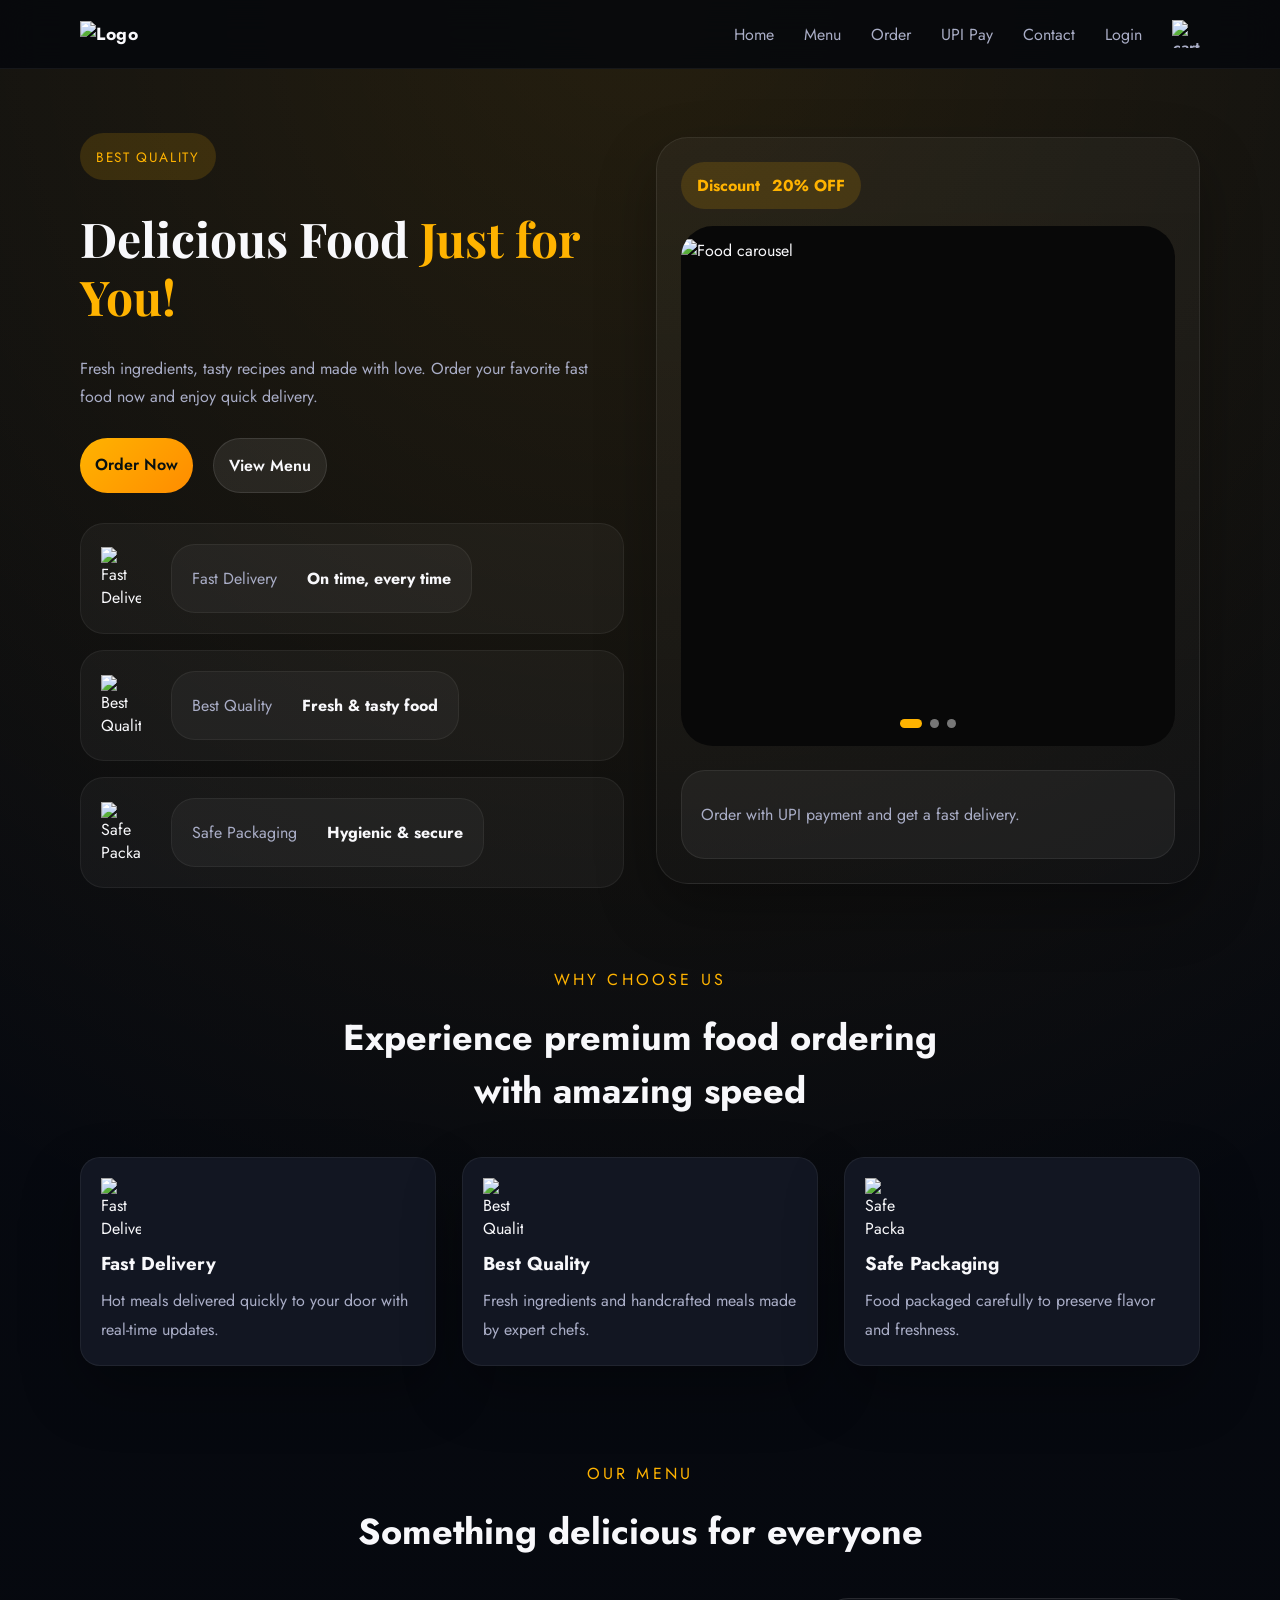
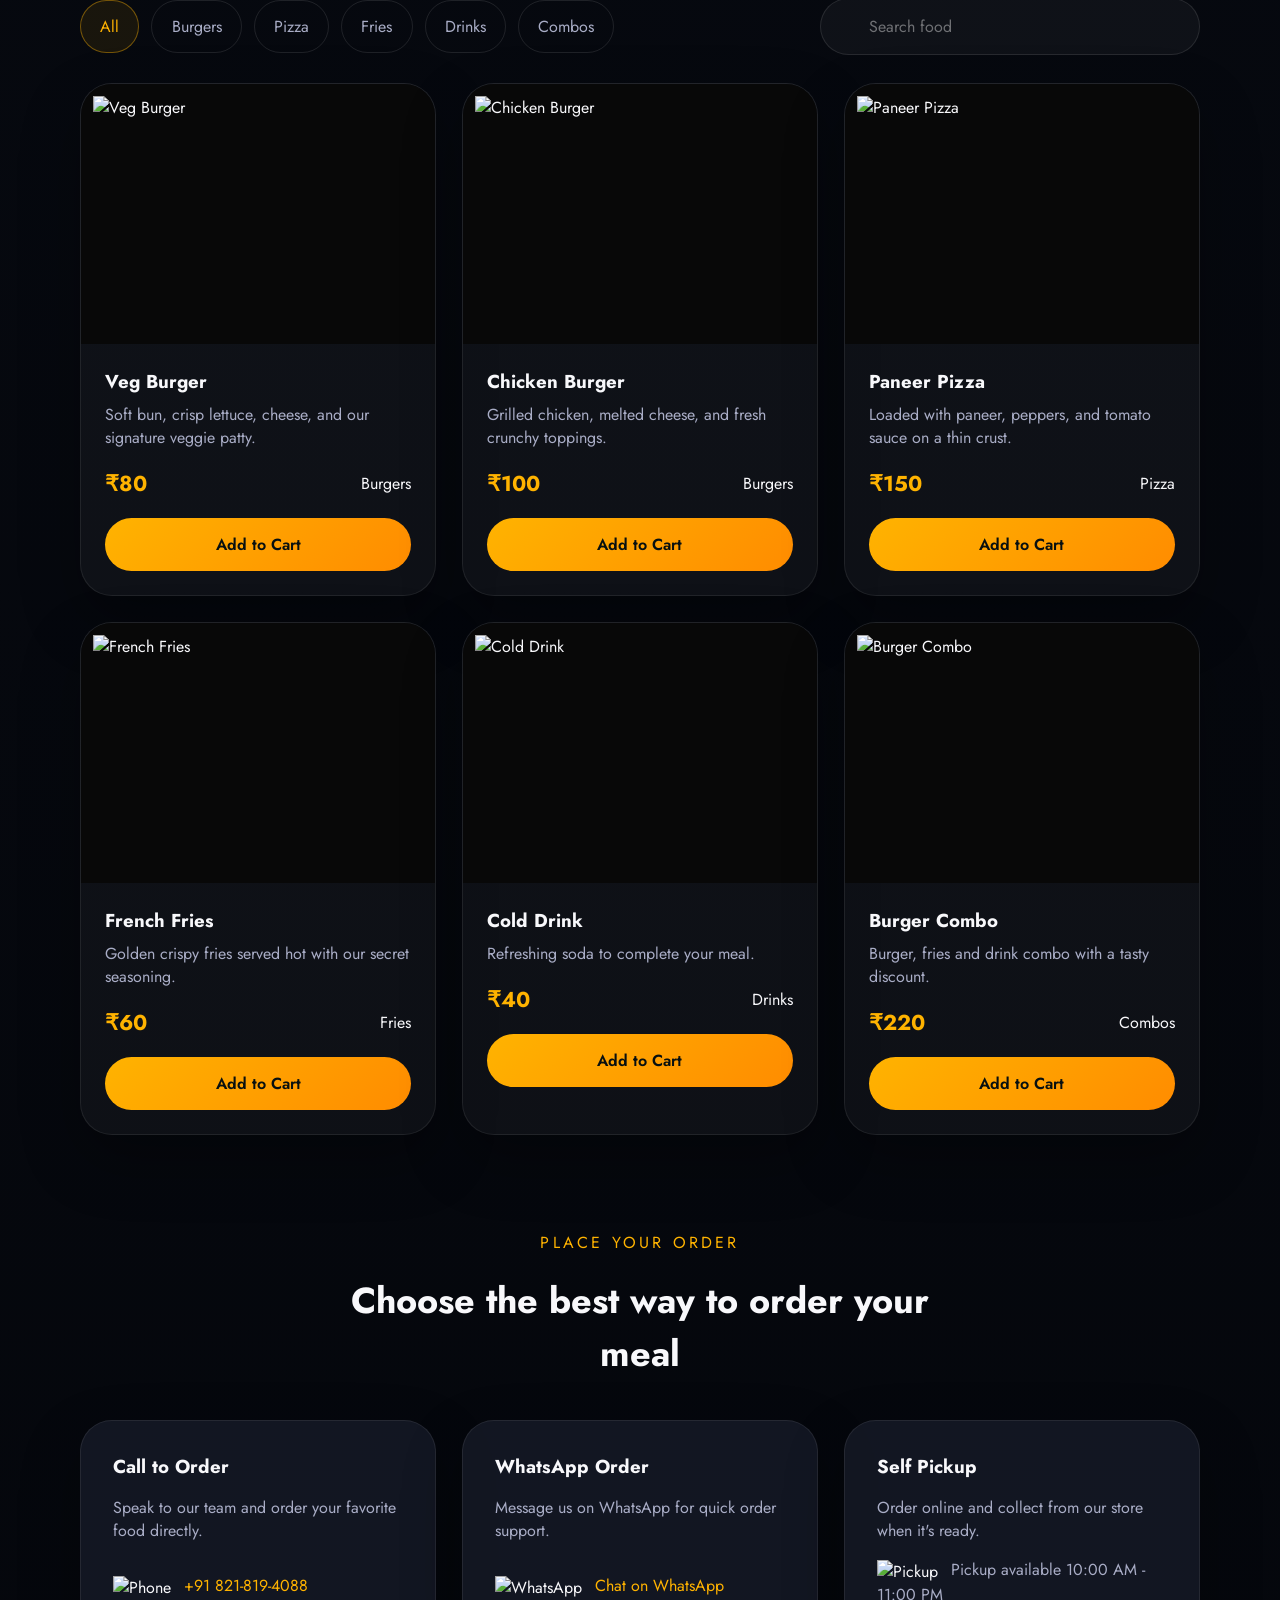
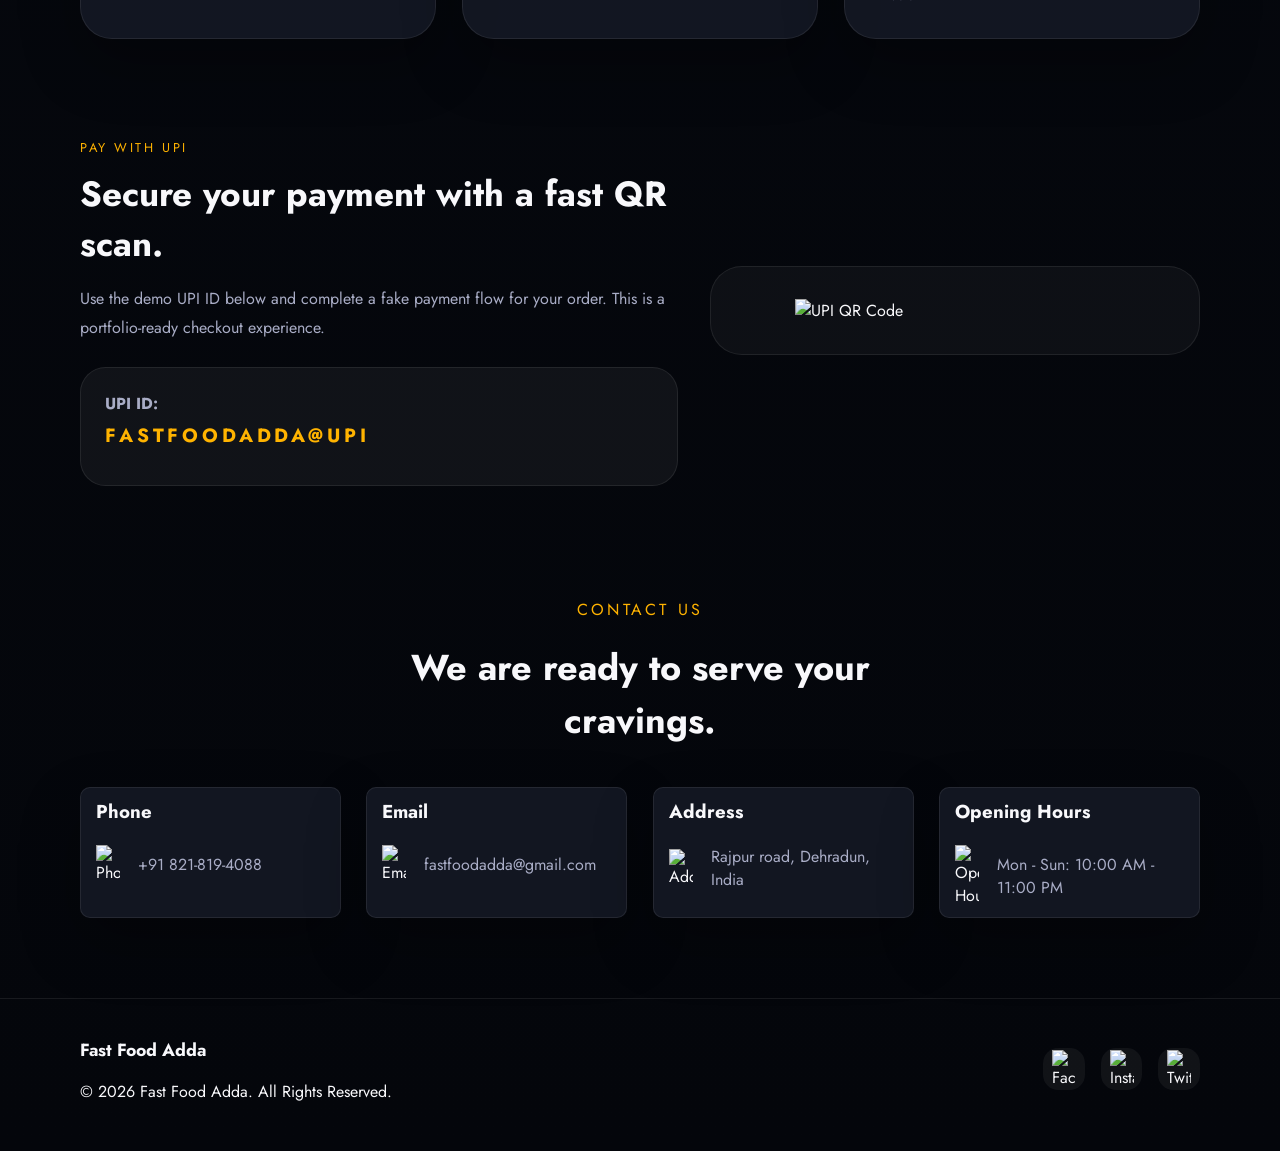
==== index.html @ 461b858e "Add files via upload" ====
<!DOCTYPE html>
<html lang="en">

<head>
    <meta charset="UTF-8" />
    <meta name="viewport" content="width=device-width, initial-scale=1.0" />
    <meta name="description"
        content="Fast Food Adda is a modern demo food ordering website with responsive UI, menu search, cart functionality, and admin dashboard demo." />
    <link rel="icon" href="favicon.ico" />
    <title>Fast Food Adda | Premium Food Delivery Demo</title>
    <link rel="preconnect" href="https://fonts.googleapis.com" />
    <link rel="preconnect" href="https://fonts.gstatic.com" crossorigin />
    <link
        href="https://fonts.googleapis.com/css2?family=Jost:wght@400;500;600;700;800&family=Playfair+Display:wght@600;700;800&display=swap"
        rel="stylesheet" />
    <link rel="stylesheet" href="style.css" />
    <script src="https://kit.fontawesome.com/a6dfd577e0.js" crossorigin="anonymous"></script>
</head>

<body>
    <div class="page-shell">
        <header class="topbar">
            <div class="container header-inner">
                <a class="brand" href="index.html#home">
                    <span class="brand-mark"><img src="./images/logo-food.png" alt="Logo"></span>

                </a>
                <nav class="nav-links" id="desktopMenu">
                    <a href="index.html#home">Home</a>
                    <a href="index.html#menu">Menu</a>
                    <a href="index.html#order">Order</a>
                    <a href="index.html#upi">UPI Pay</a>
                    <a href="index.html#contact">Contact</a>
                    <a href="admin.html" id="headerLoginLink">Login</a>
                    <button class="btn btn-cart nav-cart" type="button" id="cartButton">
                        <img src="./images/icons/cart.svg" alt="cart"> <span id="cartCount">0</span>
                    </button>
                </nav>
                <button class="menu-toggle" id="mobileToggle" aria-label="Open menu">
                    <span class="hamburger-icon">☰</span>
                </button>
            </div>
        </header>

        <aside class="mobile-menu" id="mobileMenu">
            <button class="mobile-close" id="mobileClose" aria-label="Close menu">
                ×
            </button>
            <nav class="mobile-links">
                <a href="index.html#home">Home</a>
                <a href="index.html#menu">Menu</a>
                <a href="index.html#order">Order</a>
                <a href="index.html#upi">UPI Pay</a>
                <a href="index.html#contact">Contact</a>
                <a href="admin.html" id="headerLoginLink">Login</a>
                <button class="btn btn-cart" type="button" id="cartButtonMobile">
                    <img src="./images/icons/cart.svg" alt="cart"> Cart (<span id="cartCountMobile">0</span>)
                </button>
            </nav>
        </aside>

        <main>
            <section class="hero-section" id="home">
                <div class="container hero-grid">
                    <div class="hero-copy">
                        <span class="hero-badge">Best Quality</span>
                        <h1>Delicious Food <span>Just for You!</span></h1>
                        <p>
                            Fresh ingredients, tasty recipes and made with love. Order your favorite fast food now and
                            enjoy
                            quick delivery.
                        </p>
                        <div class="hero-actions">
                            <a class="btn btn-primary" href="#order">Order Now</a>
                            <a class="btn btn-secondary" href="#menu">View Menu</a>
                        </div>
                        <div class="hero-highlights">
                            <div>
                                <img src="./images/icons/truck.svg" alt="Fast Delivery">
                                <div class="hero-fast">
                                    <p>Fast Delivery</p>
                                    <p><b>On time, every time</b></p>
                                </div>
                            </div>
                            <div>
                                <img src="./images/icons/quality.svg" alt="Best Quality">
                                <div class="hero-fast">
                                    <p>Best Quality</p>
                                    <p><b>Fresh & tasty food</b></p>
                                </div>
                            </div>
                            <div>
                                <img src="./images/icons/package.svg" alt="Safe Packaging">
                                <div class="hero-fast">
                                    <p>Safe Packaging</p>
                                    <p><b>Hygienic & secure</b></p>
                                </div>
                            </div>
                        </div>
                    </div>
                    <div class="hero-card">
                        <div class="discount-pill">
                            <span>Discount</span>
                            <strong>20% OFF</strong>
                        </div>
                        <div class="hero-image-wrap">
                            <img id="heroCarouselImage" src="./images/hero_food_banner.png" alt="Food carousel" />


                            <div class="hero-slider-dots">
                                <button class="active" type="button" data-slide="0" aria-label="Slide 1"></button>
                                <button type="button" data-slide="1" aria-label="Slide 2"></button>
                                <button type="button" data-slide="2" aria-label="Slide 3"></button>
                            </div>
                        </div>
                        <div class="hero-card-meta">
                            <p>Order with UPI payment and get a fast delivery.</p>
                        </div>
                    </div>
                </div>
            </section>

            <section class="section features-section">
                <div class="container section-header">
                    <span>Why Choose Us</span>
                    <h2 class="h-title">Experience premium food ordering with amazing speed</h2>
                </div>
                <div class="container features-grid">
                    <div class="feature-card">
                        <img src="./images/icons/truck.svg" alt="Fast Delivery">
                        <h3>Fast Delivery</h3>
                        <p>Hot meals delivered quickly to your door with real-time updates.</p>
                    </div>
                    <div class="feature-card">
                        <img src="./images/icons/quality.svg" alt="Best Quality">
                        <h3>Best Quality</h3>
                        <p>Fresh ingredients and handcrafted meals made by expert chefs.</p>
                    </div>
                    <div class="feature-card">
                        <img src="./images/icons/package.svg" alt="Safe Packaging">
                        <h3>Safe Packaging</h3>
                        <p>Food packaged carefully to preserve flavor and freshness.</p>
                    </div>
                </div>
            </section>

            <section class="section menu-section" id="menu">
                <div class="container section-header">
                    <span>Our Menu</span>
                    <h2>Something delicious for everyone</h2>
                </div>
                <div class="container menu-controls">
                    <div class="filters" id="categoryFilters"></div>
                    <div class="search-wrap">
                        <i class="fas fa-search"></i>
                        <input id="searchInput" type="text" placeholder="Search food" />
                    </div>
                </div>
                <div class="container menu-grid" id="menuGrid"></div>
            </section>

            <section class="section order-section" id="order">
                <div class="container section-header">
                    <span>Place Your Order</span>
                    <h2>Choose the best way to order your meal</h2>
                </div>
                <div class="container order-grid">
                    <div class="order-card">
                        <i class="fas fa-phone-alt"></i>
                        <h3>Call to Order</h3>
                        <p>Speak to our team and order your favorite food directly.</p>
                        <img src="./images/icons/phone.svg" alt="Phone"
                            style="width: 24px; vertical-align: middle; margin-right: 8px;">
                        <a href="tel:+918218194088">+91 821-819-4088</a>
                    </div>
                    <div class="order-card">
                        <i class="fab fa-whatsapp"></i>
                        <h3>WhatsApp Order</h3>
                        <p>Message us on WhatsApp for quick order support.</p>
                        <img src="./images/icons/whatsapp.svg" alt="WhatsApp"
                            style="width: 24px; vertical-align: middle; margin-right: 8px;">
                        <a href="https://wa.me/918218194088" target="_blank" rel="noreferrer">Chat on WhatsApp</a>
                    </div>
                    <div class="order-card">
                        <i class="fas fa-store"></i>
                        <h3>Self Pickup</h3>
                        <p>Order online and collect from our store when it's ready.</p>
                        <img src="./images/icons/shopping_bag.svg" alt="Pickup"
                            style="width: 24px; vertical-align: middle; margin-right: 8px;">
                        <span>Pickup available 10:00 AM - 11:00 PM</span>
                    </div>
                </div>
            </section>

            <section class="section upi-section">
                <div class="container upi-grid">
                    <div class="upi-copy">
                        <span>Pay with UPI</span>
                        <h2>Secure your payment with a fast QR scan.</h2>
                        <p>
                            Use the demo UPI ID below and complete a fake payment flow for your order. This is a
                            portfolio-ready checkout experience.
                        </p>
                        <div class="upi-card">
                            <strong>UPI ID:</strong>
                            <span>fastfoodadda@upi</span>
                        </div>
                    </div>
                    <div class="upi-image-card">
                        <img src="images/upi_qr.png" alt="UPI QR Code" />
                    </div>
                </div>
            </section>

            <section class="section contact-section" id="contact">
                <div class="container section-header">
                    <span>Contact Us</span>
                    <h2>We are ready to serve your cravings.</h2>
                </div>
                <div class="container contact-grid">
                    <div class="contact-card">
                        <i class="fas fa-phone"></i>
                        <h3>Phone</h3>
                        <div class="cnt">
                            <img src="./images/icons/phone.svg" alt="Phone"
                                style="width: 24px; vertical-align: middle; margin-right: 8px;">
                            <p>+91 821-819-4088</p>
                        </div>

                    </div>
                    <div class="contact-card">
                        <i class="fas fa-envelope"></i>
                        <h3>Email</h3>
                        <div class="cnt">
                            <img src="./images/icons/email.svg" alt="Email"
                                style="width: 24px; vertical-align: middle; margin-right: 8px;">
                            <p>fastfoodadda@gmail.com</p>
                        </div>
                    </div>
                    <div class="contact-card">
                        <i class="fas fa-map-marker-alt"></i>
                        <h3>Address</h3>
                        <div class="cnt">
                            <img src="./images/icons/location.svg" alt="Address"
                                style="width: 24px; vertical-align: middle; margin-right: 8px;">
                            <p>Rajpur road, Dehradun, India</p>
                        </div>
                    </div>
                    <div class="contact-card">
                        <i class="fas fa-clock"></i>
                        <h3>Opening Hours</h3>
                        <div class="cnt">
                            <img src="./images/icons/clock.svg" alt="Opening Hours"
                                style="width: 24px; vertical-align: middle; margin-right: 8px;">
                            <p>Mon - Sun: 10:00 AM - 11:00 PM</p>
                        </div>
                    </div>
                </div>
            </section>
        </main>

        <footer class="footer-section">
            <div class="container footer-inner">
                <div>
                    <p class="footer-brand">Fast Food Adda</p>
                    <p>© 2026 Fast Food Adda. All Rights Reserved.</p>
                </div>
                <div class="social-links">
                    <a href="#" aria-label="Facebook"><i class="fab fa-facebook-f"></i> <img
                            src="./images/icons/facebook.svg" alt="Facebook"
                            style="width: 24px; vertical-align: middle;"></a>
                    <a href="#" aria-label="Instagram"><i class="fab fa-instagram"></i> <img
                            src="./images/icons/instagram.svg" alt="Instagram"
                            style="width: 24px; vertical-align: middle;"></a>
                    <a href="#" aria-label="Twitter"><i class="fab fa-twitter"></i> <img
                            src="./images/icons/whatsapp.svg" alt="Twitter"
                            style="width: 24px; vertical-align: middle;"></a>
                </div>
            </div>
        </footer>

        <div class="cart-sidebar" id="cartSidebar">
            <div class="cart-header">
                <div>
                    <h3>Your Cart</h3>
                    <span id="cartItemsCount">0 items</span>
                </div>
                <button class="cart-close" id="cartClose" aria-label="Close cart">
                    <i class="fas fa-times"></i>
                </button>
            </div>
            <div class="cart-body" id="cartItems"></div>
            <div class="cart-footer">
                <div class="cart-total">
                    <span>Total</span>
                    <strong id="cartTotal">₹0</strong>
                </div>
                <button class="btn btn-primary btn-full" id="checkoutButton">Checkout</button>
                <button class="btn btn-secondary btn-full" id="clearCartButton">Clear Cart</button>
            </div>
        </div>

        <div class="toast-container" id="toast"></div>
    </div>

    <script src="script.js"></script>
</body>

</html>
---- style.css ----
/* Global styles */
:root {
    color-scheme: dark;
    --bg: #05070c;
    --surface: rgba(20, 24, 36, 0.92);
    --surface-strong: #11151f;
    --surface-soft: rgba(255, 255, 255, 0.05);
    --text-primary: #f8f8fb;
    --text-muted: #a9adc6;
    --accent: #ffb300;
    --accent-dark: #df8f00;
    --accent-soft: rgba(255, 179, 0, 0.15);
    --border: rgba(255, 255, 255, 0.08);
    --shadow: 0 25px 60px rgba(0, 0, 0, 0.3);
}

* {
    box-sizing: border-box;
}

html {
    scroll-behavior: smooth;
}

body {
    margin: 0;
    font-family: 'Jost', sans-serif;
    background: radial-gradient(circle at top, rgba(255, 179, 0, 0.12), transparent 30%),
        linear-gradient(180deg, #070a11 0%, #04060b 100%);
    color: var(--text-primary);
    font-size: 16px
}

img {
    max-width: 100%;
    /* display: block; */
}

a {
    color: inherit;
    text-decoration: none;
}

button,
input,
select {
    font: inherit;
    outline: none;
}

button:focus-visible,
input:focus-visible,
select:focus-visible {
    outline: 2px solid rgba(255, 179, 0, 0.5);
    outline-offset: 2px;
}

.container {
    max-width: 1440px;
    padding-left: 80px;
    padding-right: 80px;
    margin: 0 auto;

}

.page-shell {
    position: relative;
}

.topbar {
    position: sticky;
    top: 0;
    z-index: 30;
    backdrop-filter: blur(18px);
    background: rgba(5, 7, 12, 0.86);
    border-bottom: 1px solid rgba(255, 255, 255, 0.06);
}

.header-inner {
    display: flex;
    align-items: center;
    justify-content: space-between;
    padding-bottom: 20px;
    padding-top: 20px;

}

.brand {
    display: inline-flex;
    align-items: center;
    gap: 0.8rem;
    font-weight: 700;
    font-size: 1.1rem;
    letter-spacing: 0.03em;
}

/* .brand-mark {
  display: inline-flex;
  align-items: center;
  justify-content: center;
  height: 2.5rem;
  width: 2.5rem;
  border-radius: 1rem;
  background: linear-gradient(135deg, #ffb300, #ff8c00);
  color: #08090b;
  font-weight: 800;
  font-size: 0.95rem;
  letter-spacing: -0.05em;
  box-shadow: 0 4px 12px rgba(255, 179, 0, 0.3);
} */
.brand-mark img {
    width: 100%;
    height: auto;
    max-width: 70px;
}

.nav-links {
    display: flex;
    align-items: center;
    gap: 30px;
}

.nav-links a,
.nav-links button {
    color: var(--text-muted);
    transition: color 0.25s ease, transform 0.25s ease;
}

.nav-links a:hover,
.nav-links button:hover {
    color: var(--accent);
    transform: translateY(-1px);
}

.btn {
    border: none;
    border-radius: 999px;
    padding: 15px;
    cursor: pointer;
    transition: transform 0.2s ease, box-shadow 0.2s ease, background 0.2s ease;
    font-weight: 600;
}

.btn:hover {
    transform: translateY(-2px);
}

.btn:active {
    transform: translateY(0);
}

.btn-primary {
    background: linear-gradient(135deg, #ffb300, #ff8c00);
    color: #081010;
}

a.btn.btn-primary:hover {
    background: none;
    color: #f8f8f8;
    border: 1px solid;
}

.btn-secondary {
    background: rgba(255, 255, 255, 0.08);
    color: var(--text-primary);
    border: 1px solid rgba(255, 255, 255, 0.1);
}

a.btn.btn-secondary:hover {
    background: linear-gradient(135deg, #ffb300, #ff8c00);
    color: #081010;
}

.btn-cart {
    display: inline-flex;
    align-items: center;
    gap: 0.5rem;
}

.menu-toggle {
    display: none;
    border: none;
    background: transparent;
    color: var(--text-primary);
    cursor: pointer;
    font-size: 1.35rem;
}
button#checkoutButton {
    margin: 15px 0px;
}
.hamburger-icon {
    font-size: 16px;
    line-height: 1;
}

.mobile-menu {
    position: fixed;
    inset: 0;
    background: rgba(5, 7, 12, 0.97);
    transform: translateX(100%);
    transition: transform 0.25s ease;
    z-index: 40;
    display: flex;
    flex-direction: column;
    padding: 2rem 1.5rem;
}

.mobile-menu.open {
    transform: translateX(0);
}

.mobile-close {
    align-self: flex-end;
    background: transparent;
    border: none;
    color: var(--text-primary);
    font-size: 1.5rem;
    margin-bottom: 2rem;
}

.mobile-links {
    display: flex;
    flex-direction: column;
    gap: 1.4rem;
}

.mobile-links a,
.mobile-links .btn-cart {
    color: var(--text-primary);
    font-size: 1.1rem;
}

.hero-section {
    padding: 4rem 0 2rem;
}

.hero-grid {
    display: grid;
    gap: 2rem;
    align-items: center;
    grid-template-columns: 1fr 1fr;
}

.hero-badge {
    display: inline-flex;
    align-items: center;
    gap: 0.5rem;
    padding: 0.85rem 1rem;
    border-radius: 999px;
    background: var(--accent-soft);
    color: var(--accent);
    text-transform: uppercase;
    font-size: 0.85rem;
    letter-spacing: 0.12em;
}

.hero-copy h1 {
    font-family: 'Playfair Display', serif;
    font-size: 48px;
    line-height: 1.2;
    margin: 30px 0px;
}

.hero-copy h1 span {
    color: var(--accent);
}

.hero-copy p {
    max-width: 620px;
    color: var(--text-muted);
    line-height: 1.7;
    margin-bottom: 28px;
}

.hero-actions {
    display: flex;
    flex-wrap: wrap;
    gap: 20px;
    margin-bottom: 30px;
}

.hero-highlights {
    display: grid;
    gap: 1rem;
}

.hero-highlights div img {
    max-width: 40px;
}

.hero-highlights div {
    display: flex;
    gap: 30px;
    align-items: center;
    padding: 20px 20px;
    border-radius: 24px;
    background: rgba(255, 255, 255, 0.04);
    border: 1px solid rgba(255, 255, 255, 0.06);
}

.hero-fast p {
    margin: 0px;
}

.hero-fast p b {
    color: #f8f8fb
}

.hero-highlights i {
    width: 3rem;
    height: 3rem;
    display: grid;
    place-items: center;
    border-radius: 1rem;
    background: rgba(255, 179, 0, 0.15);
    color: var(--accent);
    font-size: 1.2rem;
}

.hero-card {
    position: relative;
    border-radius: 2rem;
    background: linear-gradient(180deg, rgba(255, 255, 255, 0.04), rgba(255, 255, 255, 0.02));
    border: 1px solid rgba(255, 255, 255, 0.08);
    padding: 1.5rem;
    box-shadow: var(--shadow);
}

.discount-pill {
    position: absolute;
    top: 1.5rem;
    left: 1.5rem;
    display: inline-flex;
    align-items: center;
    gap: 0.75rem;
    padding: 0.75rem 1rem;
    border-radius: 999px;
    background: rgba(255, 179, 0, 0.15);
    color: var(--accent);
    font-weight: 700;
}

.hero-image-wrap {
    margin-top: 4rem;
    overflow: hidden;
    border-radius: 2rem;
}

.hero-image-wrap img {
    width: 100%;
    aspect-ratio: 1/1;
    object-fit: cover;
    transition: transform 0.3s ease;
}

.hero-card:hover .hero-image-wrap img {
    transform: scale(1.02);
}

.hero-card-meta {
    margin-top: 1.5rem;
    padding: 1rem 1.2rem;
    border-radius: 1.5rem;
    background: rgba(255, 255, 255, 0.05);
    border: 1px solid rgba(255, 255, 255, 0.07);
    color: var(--text-muted);
}

.section {
    padding: 3rem 0;
}

.section-header {
    text-align: center;
    margin-bottom: 40px;
}

.section-header span {
    display: inline-block;
    margin-bottom: 20px;
    color: var(--accent);
    text-transform: uppercase;
    letter-spacing: 0.2em;
    font-size: 16px;
}

.section-header h2 {
    font-size: 36px;
    margin: auto;
    max-width: 600px;
}

.features-grid,
.contact-grid,
.order-grid,
.menu-grid {
    display: grid;
    gap: 1.6rem;
}

.features-grid {
    grid-template-columns: repeat(3, minmax(0, 1fr));
}

.feature-card {
    padding: 20px;
    border-radius: 20px;
    background: var(--surface);
    border: 1px solid rgba(255, 255, 255, 0.06);
    box-shadow: var(--shadow);
}

.feature-card img {
    max-width: 40px;
}

.feature-card i {
    display: inline-flex;
    align-items: center;
    justify-content: center;
    height: 3rem;
    width: 3rem;
    border-radius: 1rem;
    background: linear-gradient(135deg, rgba(255, 179, 0, 0.18), rgba(255, 140, 0, 0.18));
    color: var(--accent);
    font-size: 1.2rem;
    margin-bottom: 1rem;
}

.feature-card h3 {
    margin: 10px 0px 10px 0px;
}

.feature-card p {
    margin: 0;
    color: var(--text-muted);
    line-height: 1.8;
}

.menu-controls {
    display: flex;
    flex-wrap: wrap;
    gap: 1rem;
    justify-content: space-between;
    align-items: center;
    margin-bottom: 1.75rem;
}

.filters {
    display: flex;
    flex-wrap: wrap;
    gap: 0.75rem;
}

.filters button {
    border: 1px solid rgba(255, 255, 255, 0.1);
    border-radius: 999px;
    padding: 0.9rem 1.2rem;
    background: transparent;
    color: var(--text-muted);
    cursor: pointer;
    transition: all 0.2s ease;
}

.filters button.active,
.filters button:hover {
    color: var(--accent);
    border-color: rgba(255, 179, 0, 0.4);
    background: rgba(255, 179, 0, 0.08);
}

.search-wrap {
    position: relative;
    width: min(380px, 100%);
}

.search-wrap i {
    position: absolute;
    top: 50%;
    left: 1rem;
    transform: translateY(-50%);
    color: rgba(255, 255, 255, 0.4);
}

.search-wrap input {
    width: 100%;
    padding: 1rem 1rem 1rem 3rem;
    border-radius: 999px;
    border: 1px solid rgba(255, 255, 255, 0.1);
    background: rgba(255, 255, 255, 0.04);
    color: var(--text-primary);
    transition: background 0.2s ease, border-color 0.2s ease;
}

.search-wrap input::placeholder {
    color: rgba(255, 255, 255, 0.4);
}

.search-wrap input:focus {
    background: rgba(255, 255, 255, 0.06);
    border-color: rgba(255, 179, 0, 0.3);
}

.menu-grid {
    grid-template-columns: repeat(3, minmax(0, 1fr));
}

.menu-card {
    position: relative;
    border-radius: 2rem;
    overflow: hidden;
    background: rgba(255, 255, 255, 0.04);
    border: 1px solid rgba(255, 255, 255, 0.08);
    box-shadow: var(--shadow);
    transition: transform 0.25s ease, border-color 0.25s ease;
}

.menu-card:hover {
    transform: translateY(-8px);
    border-color: rgba(255, 179, 0, 0.35);
}

.menu-card .food-image {
    height: 260px;
    overflow: hidden;
    background: #080808;
    display: flex;
    align-items: center;
    justify-content: center;
}

.menu-card .food-image img {
    width: 100%;
    height: 100%;
    object-fit: contain;
    padding: 12px;
    transition: transform 0.35s ease;
}

.menu-card:hover .food-image img {
    transform: scale(1.04);
}

.menu-card .food-info {
    padding: 1.5rem;
}

.menu-card h3 {
    margin: 0 0 0.5rem;
}

.menu-card p {
    margin: 0 0 1.2rem;
    color: var(--text-muted);
}

.menu-card .price-row {
    display: flex;
    align-items: center;
    justify-content: space-between;
    gap: 1rem;
}

.menu-card .price-row strong {
    color: var(--accent);
    font-size: 1.35rem;
}

.menu-card .btn-add {
    margin-top: 1.2rem;
    width: 100%;
}

.menu-card .btn-add:disabled {
    opacity: 0.5;
    cursor: not-allowed;
}

.order-grid {
    grid-template-columns: repeat(3, minmax(0, 1fr));
}

.order-card {
    padding: 2rem;
    border-radius: 2rem;
    background: var(--surface);
    border: 1px solid rgba(255, 255, 255, 0.08);
    box-shadow: var(--shadow);
}

.order-card i {
    font-size: 1.5rem;
    color: var(--accent);
    margin-bottom: 1.25rem;
}

.order-card h3 {
    margin: 0 0 0.75rem;
}

.order-card p,
.order-card span,
.order-card a {
    color: var(--text-muted);
}

.order-card a {
    display: inline-flex;
    margin-top: 1rem;
    color: var(--accent);
}

.upi-section {
    padding: 3rem 0 4rem;
}

.upi-grid {
    display: grid;
    grid-template-columns: 1.1fr 0.9fr;
    gap: 2rem;
    align-items: center;
}

.upi-copy span {
    display: inline-block;
    color: var(--accent);
    text-transform: uppercase;
    letter-spacing: 0.2em;
    font-size: 0.8rem;
    margin-bottom: 0.75rem;
}

.upi-copy h2 {
    margin: 0 0 1rem;
    font-size: 35px;
}

.upi-copy p {
    color: var(--text-muted);
    line-height: 1.8;
    max-width: 620px;
}

.upi-card {
    margin-top: 1.5rem;
    padding: 1.5rem;
    border-radius: 1.6rem;
    background: rgba(255, 255, 255, 0.05);
    border: 1px solid rgba(255, 255, 255, 0.08);
}

.upi-card strong {
    display: block;
    margin-bottom: 0.4rem;
    color: var(--text-muted);
}

.upi-card span {
    font-size: 1.2rem;
    font-weight: 700;
}

.upi-image-card {
    padding: 2rem;
    border-radius: 2rem;
    background: rgba(255, 255, 255, 0.04);
    display: grid;
    place-items: center;
    border: 1px solid rgba(255, 255, 255, 0.08);
}

.upi-image-card img {
    max-width: 320px;
    width: 100%;
}

.contact-grid {
    grid-template-columns: repeat(4, minmax(0, 1fr));
}

.contact-card {
    padding: 10px 15px 10px 15px;
    border-radius: 10px;
    background: var(--surface);
    border: 1px solid rgba(255, 255, 255, 0.08);
    box-shadow: var(--shadow);
}

.contact-card i {
    font-size: 1.4rem;
    margin-bottom: 1rem;
    color: var(--accent);
}

.contact-card h3 {
    margin: 0 0 0.6rem;
}

.contact-card p {
    margin: 0;
    color: var(--text-muted);
}

.footer-section {
    padding: 2rem 0;
}

.footer-inner {
    display: flex;
    justify-content: space-between;
    gap: 1rem;
    align-items: center;
    border-top: 1px solid rgba(255, 255, 255, 0.08);
    padding-top: 1.25rem;
}

.footer-brand {
    font-weight: 700;
    font-size: 1.1rem;
}

.social-links {
    display: flex;
    gap: 1rem;
}

.social-links a {
    display: inline-flex;
    width: 2.6rem;
    height: 2.6rem;
    align-items: center;
    justify-content: center;
    border-radius: 0.95rem;
    background: rgba(255, 255, 255, 0.05);
    color: var(--text-primary);
}

.cart-sidebar {
    position: fixed;
    top: 0;
    right: -100%;
    width: min(440px, 100%);
    height: 100vh;
    background: rgba(10, 12, 18, 0.98);
    box-shadow: -20px 0 80px rgba(0, 0, 0, 0.45);
    transition: right 0.3s ease;
    z-index: 45;
    display: flex;
    flex-direction: column;
}

.cart-sidebar.open {
    right: 0;
}

.cart-header,
.cart-footer {
    padding: 1.5rem;
    border-bottom: 1px solid rgba(255, 255, 255, 0.08);
}

.cart-header {
    display: flex;
    align-items: center;
    justify-content: space-between;
}

.cart-header h3 {
    margin: 0;
}

.cart-body {
    flex: 1;
    overflow-y: auto;
    padding: 1.5rem;
    display: grid;
    gap: 1rem;
}

.cart-item {
    display: grid;
    grid-template-columns: 90px 1fr;
    gap: 1rem;
    align-items: center;
    padding: 1rem;
    border-radius: 1.5rem;
    background: rgba(255, 255, 255, 0.04);
    border: 1px solid rgba(255, 255, 255, 0.08);
}

.cart-item img {
    width: 90px;
    height: 90px;
    object-fit: cover;
    border-radius: 1.25rem;
}

.cart-item-details {
    display: flex;
    flex-direction: column;
    gap: 0.45rem;
}

.cart-item-details h4 {
    margin: 0;
}

.cart-item-actions {
    display: flex;
    justify-content: space-between;
    gap: 1rem;
    align-items: center;
}

.quantity-control {
    display: inline-flex;
    align-items: center;
    gap: 0.5rem;
    background: rgba(255, 255, 255, 0.05);
    border-radius: 999px;
    padding: 0.45rem 0.85rem;
}

.quantity-control button {
    background: transparent;
    color: var(--accent);
    border: none;
    cursor: pointer;
    font-size: 1rem;
}

.cart-item-actions button {
    border: none;
    background: transparent;
    color: rgba(255, 255, 255, 0.6);
    cursor: pointer;
    transition: color 0.2s ease;
}

.cart-item-actions button:hover {
    color: #ff6b6b;
}

.cart-total {
    display: flex;
    justify-content: space-between;
    align-items: center;
    margin-bottom: 1rem;
    font-size: 1.1rem;
}

.btn-full {
    width: 100%;
}

.toast-container {
    position: fixed;
    right: 1.5rem;
    bottom: 1.5rem;
    display: grid;
    gap: 0.75rem;
    z-index: 60;
}

.toast {
    padding: 1rem 1.25rem;
    border-radius: 1rem;
    background: rgba(15, 18, 29, 0.96);
    color: var(--text-primary);
    box-shadow: var(--shadow);
    border: 1px solid rgba(255, 255, 255, 0.08);
    animation: fadeIn 0.35s ease;
}

@keyframes fadeIn {
    from {
        opacity: 0;
        transform: translateY(12px);
    }

    to {
        opacity: 1;
        transform: translateY(0);
    }
}

@media (max-width: 1024px) {

    .hero-grid,
    .upi-grid {
        grid-template-columns: 1fr;
    }

    .features-grid,
    .contact-grid,
    .order-grid {
        grid-template-columns: 1fr 1fr;
    }

    .menu-grid {
        grid-template-columns: repeat(2, minmax(0, 1fr));
    }
}

@media (max-width: 768px) {
    .header-inner {
        flex-wrap: wrap;
    }

    .nav-links {
        display: none;
    }

    .menu-toggle {
        display: inline-flex;
    }

    .hero-section {
        padding-top: 2.5rem;
    }

    .hero-card {
        padding: 1.25rem;
    }

    .hero-highlights {
        grid-template-columns: 1fr;
    }

    .features-grid,
    .order-grid,
    .contact-grid,
    .menu-grid {
        grid-template-columns: 1fr;
    }

    .search-wrap {
        width: 100%;
    }
}

.empty-state {
    grid-column: 1 / -1;
    padding: 3rem;
    text-align: center;
    color: var(--text-muted);
}

@media (max-width: 560px) {
    .container {
        /* width: min(100%, calc(100% - 24px)); */
        padding: 20px;
    }

    .hero-copy h1 {
        font-size: 32px;
    }

    .hero-actions {
        flex-direction: column;
    }

    .hero-actions .btn {
        width: 100%;
    }

    .cart-sidebar {
        width: 100%;
    }

    .menu-controls {
        flex-direction: column;
        align-items: stretch;
    }

    .search-wrap {
        width: 100%;
    }
}

/* new css for cart  */
/* Clean cart icon only */
.nav-cart {
    position: relative;
    background: transparent !important;
    border: none !important;
    box-shadow: none !important;
    padding: 0 !important;
    width: auto;
    height: auto;
}

.nav-cart img {
    width: 28px;
    height: 28px;
    display: block;
}

.nav-cart #cartCount {
    position: absolute;
    top: -10px;
    right: -12px;
    min-width: 20px;
    height: 20px;
    padding: 0 6px;
    border-radius: 50%;
    background: #ffb300;
    color: #05070c;
    font-size: 12px;
    font-weight: 800;
    display: none;
    align-items: center;
    justify-content: center;
    line-height: 1;
}

/* Navigation hover glow/shadow effect */
.nav-links a:hover {
    color: var(--accent);
    background: rgba(255, 179, 0, 0.14);
    box-shadow:
        0 0 16px rgba(255, 179, 0, 0.35),
        inset 0 0 10px rgba(255, 255, 255, 0.06);
    backdrop-filter: blur(8px);
}

/* crousel css  */
.hero-image-wrap {
    position: relative;
}

#heroCarouselImage {
    width: 100%;
    aspect-ratio: 1 / 1;
    object-fit: contain;
    transition: opacity 0.4s ease, transform 0.4s ease;
}

.hero-image-wrap {
    position: relative;
    height: 520px;
    background: #080808;
    display: flex;
    align-items: center;
    justify-content: center;
    overflow: hidden;
}

#heroCarouselImage.fade {
    opacity: 0;
    transform: scale(0.98);
}

.hero-slider-dots {
    position: absolute;
    bottom: 18px;
    left: 50%;
    transform: translateX(-50%);
    display: flex;
    gap: 8px;
    z-index: 2;
}

.hero-slider-dots button {
    width: 9px;
    height: 9px;
    border: none;
    border-radius: 50%;
    background: rgba(255, 255, 255, 0.45);
    cursor: pointer;
    padding: 0;
}

.hero-slider-dots button.active {
    width: 22px;
    border-radius: 999px;
    background: var(--accent);
}

.cnt {
    display: flex;
    gap: 10px;
    align-items: center;
    margin-top: 20px;
}
/* Mobile close icon fix */
.mobile-close {
  font-size: 34px;
  line-height: 1;
  color: #ff3b30;
  background: transparent;
  border: none;
  cursor: pointer;
}

/* Mobile cart icon fix */
#cartButtonMobile {
  background: transparent !important;
  border: none !important;
  box-shadow: none !important;
  padding: 0 !important;
  display: inline-flex;
  align-items: center;
  gap: 8px;
  color: var(--text-primary);
}

#cartButtonMobile img {
  width: 28px !important;
  height: 28px !important;
  object-fit: contain;
  display: inline-block;
}

#cartCountMobile {
  color: var(--accent);
  font-weight: 700;
}
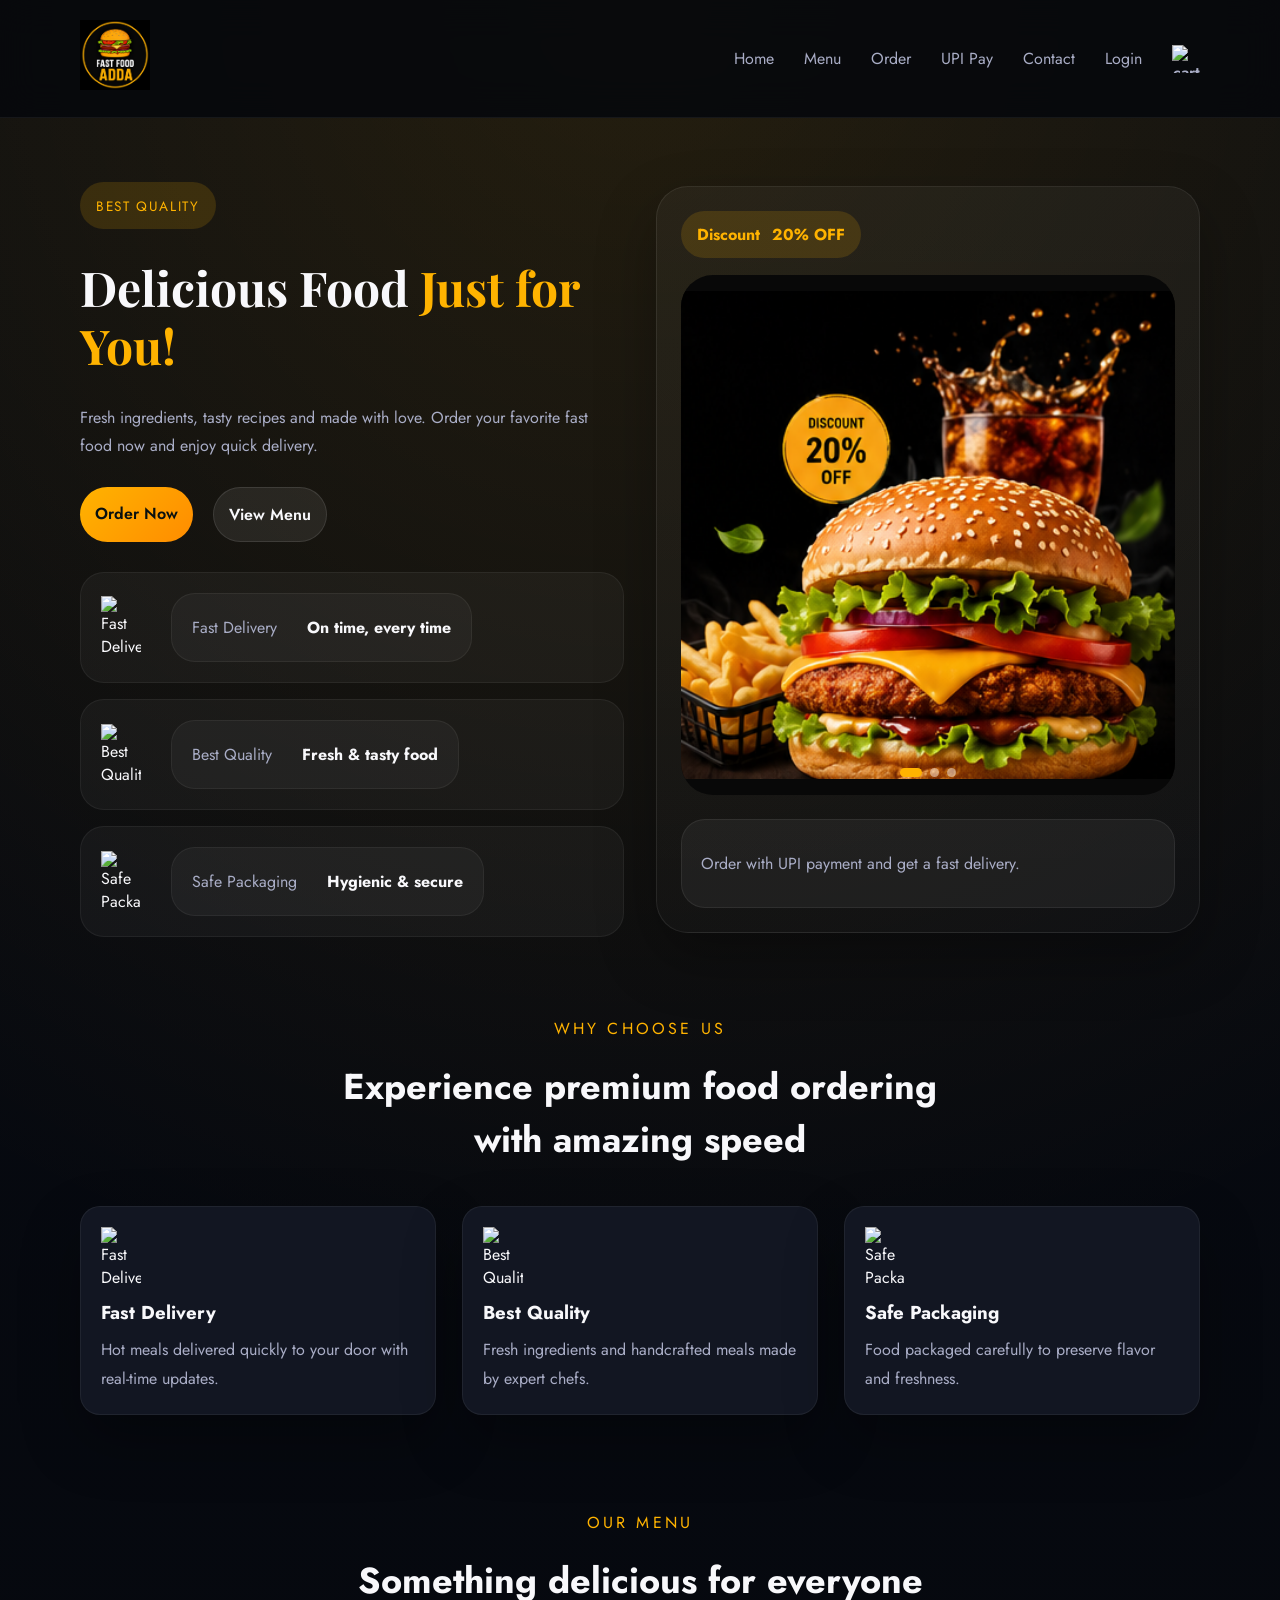
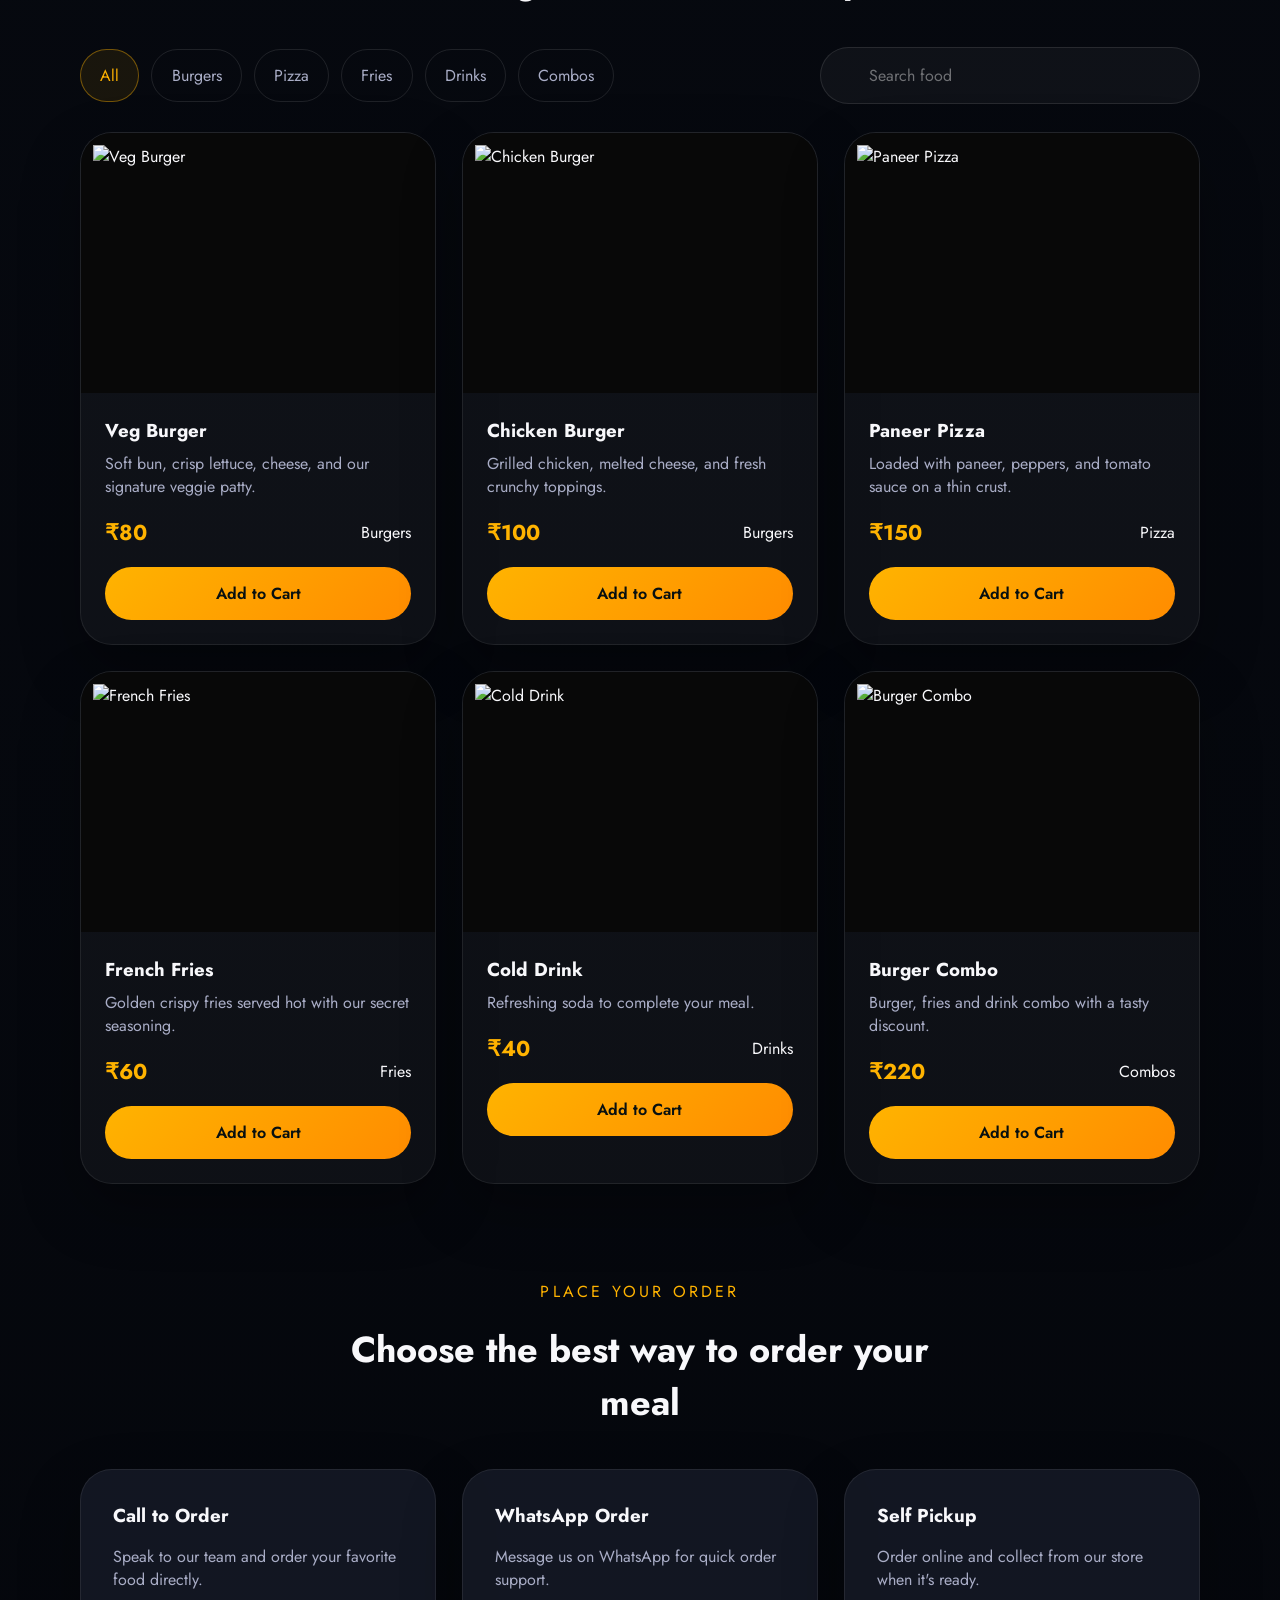
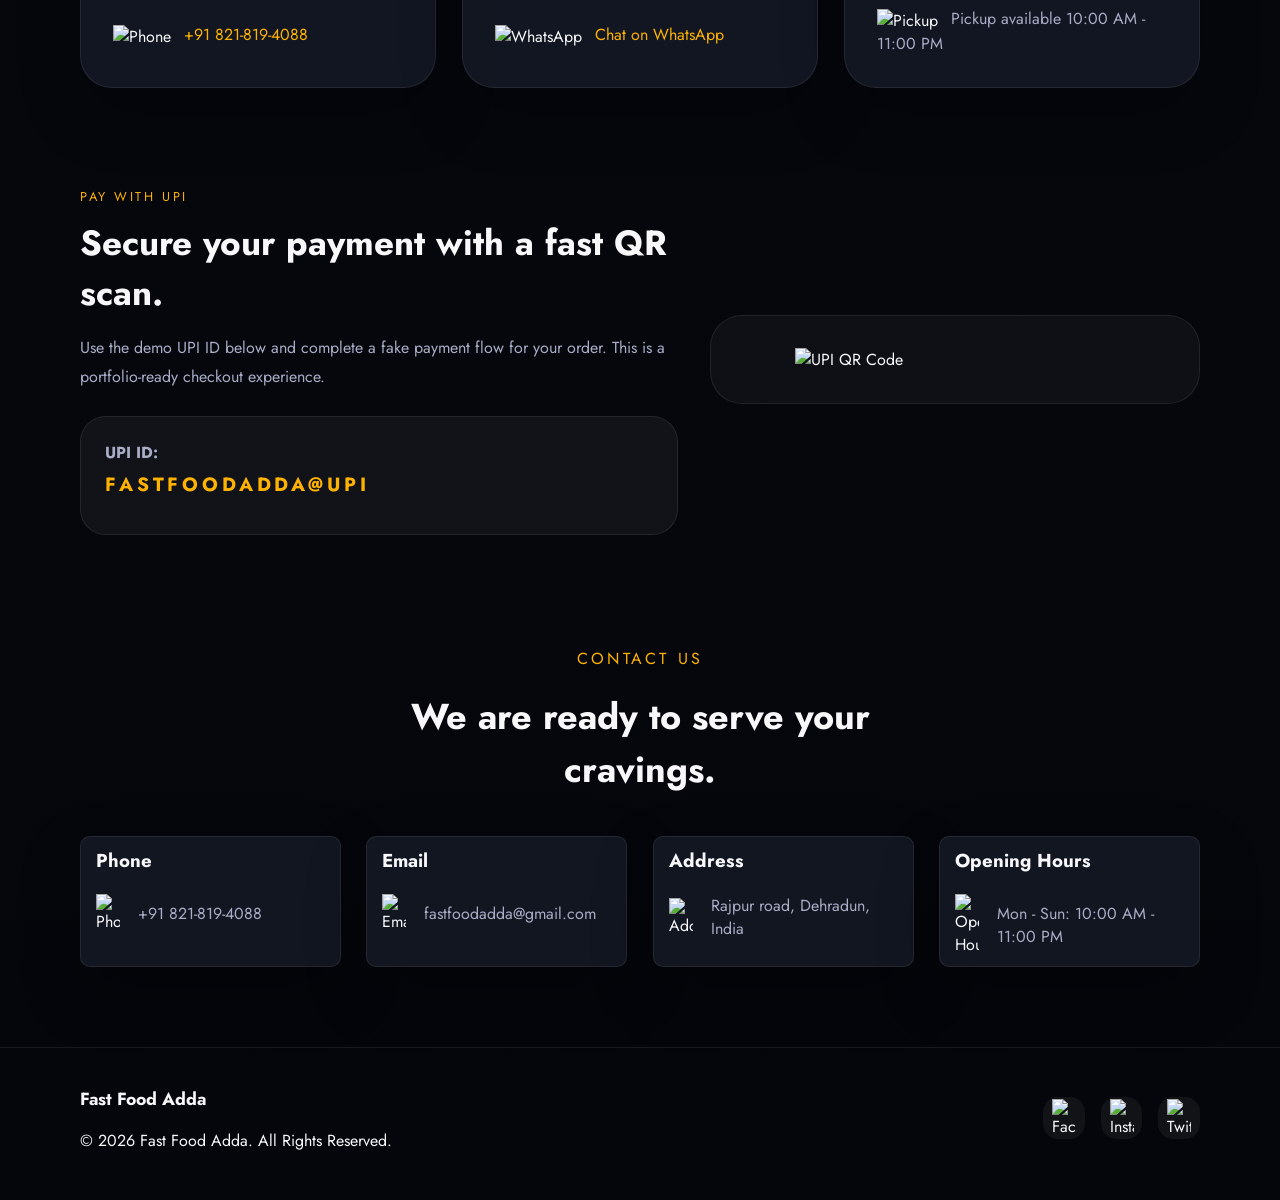
==== commit 38882457: "Update index.html image path updated" ====
--- a/index.html
+++ b/index.html
@@ -22,7 +22,7 @@
         <header class="topbar">
             <div class="container header-inner">
                 <a class="brand" href="index.html#home">
-                    <span class="brand-mark"><img src="./images/logo-food.png" alt="Logo"></span>
+                    <span class="brand-mark"><img src="./logo-food.png" alt="Logo"></span>
 
                 </a>
                 <nav class="nav-links" id="desktopMenu">
@@ -33,7 +33,7 @@
                     <a href="index.html#contact">Contact</a>
                     <a href="admin.html" id="headerLoginLink">Login</a>
                     <button class="btn btn-cart nav-cart" type="button" id="cartButton">
-                        <img src="./images/icons/cart.svg" alt="cart"> <span id="cartCount">0</span>
+                        <img src="./icons/cart.svg" alt="cart"> <span id="cartCount">0</span>
                     </button>
                 </nav>
                 <button class="menu-toggle" id="mobileToggle" aria-label="Open menu">
@@ -54,7 +54,7 @@
                 <a href="index.html#contact">Contact</a>
                 <a href="admin.html" id="headerLoginLink">Login</a>
                 <button class="btn btn-cart" type="button" id="cartButtonMobile">
-                    <img src="./images/icons/cart.svg" alt="cart"> Cart (<span id="cartCountMobile">0</span>)
+                    <img src="./icons/cart.svg" alt="cart"> Cart (<span id="cartCountMobile">0</span>)
                 </button>
             </nav>
         </aside>
@@ -76,21 +76,21 @@
                         </div>
                         <div class="hero-highlights">
                             <div>
-                                <img src="./images/icons/truck.svg" alt="Fast Delivery">
+                                <img src="./icons/truck.svg" alt="Fast Delivery">
                                 <div class="hero-fast">
                                     <p>Fast Delivery</p>
                                     <p><b>On time, every time</b></p>
                                 </div>
                             </div>
                             <div>
-                                <img src="./images/icons/quality.svg" alt="Best Quality">
+                                <img src="./icons/quality.svg" alt="Best Quality">
                                 <div class="hero-fast">
                                     <p>Best Quality</p>
                                     <p><b>Fresh & tasty food</b></p>
                                 </div>
                             </div>
                             <div>
-                                <img src="./images/icons/package.svg" alt="Safe Packaging">
+                                <img src="./icons/package.svg" alt="Safe Packaging">
                                 <div class="hero-fast">
                                     <p>Safe Packaging</p>
                                     <p><b>Hygienic & secure</b></p>
@@ -104,7 +104,7 @@
                             <strong>20% OFF</strong>
                         </div>
                         <div class="hero-image-wrap">
-                            <img id="heroCarouselImage" src="./images/hero_food_banner.png" alt="Food carousel" />
+                            <img id="heroCarouselImage" src="./hero_food_banner.png" alt="Food carousel" />
 
 
                             <div class="hero-slider-dots">
@@ -127,17 +127,17 @@
                 </div>
                 <div class="container features-grid">
                     <div class="feature-card">
-                        <img src="./images/icons/truck.svg" alt="Fast Delivery">
+                        <img src="./icons/truck.svg" alt="Fast Delivery">
                         <h3>Fast Delivery</h3>
                         <p>Hot meals delivered quickly to your door with real-time updates.</p>
                     </div>
                     <div class="feature-card">
-                        <img src="./images/icons/quality.svg" alt="Best Quality">
+                        <img src="./icons/quality.svg" alt="Best Quality">
                         <h3>Best Quality</h3>
                         <p>Fresh ingredients and handcrafted meals made by expert chefs.</p>
                     </div>
                     <div class="feature-card">
-                        <img src="./images/icons/package.svg" alt="Safe Packaging">
+                        <img src="./icons/package.svg" alt="Safe Packaging">
                         <h3>Safe Packaging</h3>
                         <p>Food packaged carefully to preserve flavor and freshness.</p>
                     </div>
@@ -169,7 +169,7 @@
                         <i class="fas fa-phone-alt"></i>
                         <h3>Call to Order</h3>
                         <p>Speak to our team and order your favorite food directly.</p>
-                        <img src="./images/icons/phone.svg" alt="Phone"
+                        <img src="./icons/phone.svg" alt="Phone"
                             style="width: 24px; vertical-align: middle; margin-right: 8px;">
                         <a href="tel:+918218194088">+91 821-819-4088</a>
                     </div>
@@ -177,7 +177,7 @@
                         <i class="fab fa-whatsapp"></i>
                         <h3>WhatsApp Order</h3>
                         <p>Message us on WhatsApp for quick order support.</p>
-                        <img src="./images/icons/whatsapp.svg" alt="WhatsApp"
+                        <img src="./icons/whatsapp.svg" alt="WhatsApp"
                             style="width: 24px; vertical-align: middle; margin-right: 8px;">
                         <a href="https://wa.me/918218194088" target="_blank" rel="noreferrer">Chat on WhatsApp</a>
                     </div>
@@ -185,7 +185,7 @@
                         <i class="fas fa-store"></i>
                         <h3>Self Pickup</h3>
                         <p>Order online and collect from our store when it's ready.</p>
-                        <img src="./images/icons/shopping_bag.svg" alt="Pickup"
+                        <img src="./icons/shopping_bag.svg" alt="Pickup"
                             style="width: 24px; vertical-align: middle; margin-right: 8px;">
                         <span>Pickup available 10:00 AM - 11:00 PM</span>
                     </div>
@@ -222,7 +222,7 @@
                         <i class="fas fa-phone"></i>
                         <h3>Phone</h3>
                         <div class="cnt">
-                            <img src="./images/icons/phone.svg" alt="Phone"
+                            <img src="./icons/phone.svg" alt="Phone"
                                 style="width: 24px; vertical-align: middle; margin-right: 8px;">
                             <p>+91 821-819-4088</p>
                         </div>
@@ -232,7 +232,7 @@
                         <i class="fas fa-envelope"></i>
                         <h3>Email</h3>
                         <div class="cnt">
-                            <img src="./images/icons/email.svg" alt="Email"
+                            <img src="./icons/email.svg" alt="Email"
                                 style="width: 24px; vertical-align: middle; margin-right: 8px;">
                             <p>fastfoodadda@gmail.com</p>
                         </div>
@@ -241,7 +241,7 @@
                         <i class="fas fa-map-marker-alt"></i>
                         <h3>Address</h3>
                         <div class="cnt">
-                            <img src="./images/icons/location.svg" alt="Address"
+                            <img src="./icons/location.svg" alt="Address"
                                 style="width: 24px; vertical-align: middle; margin-right: 8px;">
                             <p>Rajpur road, Dehradun, India</p>
                         </div>
@@ -250,7 +250,7 @@
                         <i class="fas fa-clock"></i>
                         <h3>Opening Hours</h3>
                         <div class="cnt">
-                            <img src="./images/icons/clock.svg" alt="Opening Hours"
+                            <img src="./icons/clock.svg" alt="Opening Hours"
                                 style="width: 24px; vertical-align: middle; margin-right: 8px;">
                             <p>Mon - Sun: 10:00 AM - 11:00 PM</p>
                         </div>
@@ -267,13 +267,13 @@
                 </div>
                 <div class="social-links">
                     <a href="#" aria-label="Facebook"><i class="fab fa-facebook-f"></i> <img
-                            src="./images/icons/facebook.svg" alt="Facebook"
+                            src="./icons/facebook.svg" alt="Facebook"
                             style="width: 24px; vertical-align: middle;"></a>
                     <a href="#" aria-label="Instagram"><i class="fab fa-instagram"></i> <img
-                            src="./images/icons/instagram.svg" alt="Instagram"
+                            src="./icons/instagram.svg" alt="Instagram"
                             style="width: 24px; vertical-align: middle;"></a>
                     <a href="#" aria-label="Twitter"><i class="fab fa-twitter"></i> <img
-                            src="./images/icons/whatsapp.svg" alt="Twitter"
+                            src="./icons/whatsapp.svg" alt="Twitter"
                             style="width: 24px; vertical-align: middle;"></a>
                 </div>
             </div>
@@ -306,4 +306,4 @@
     <script src="script.js"></script>
 </body>
 
-</html>+</html>
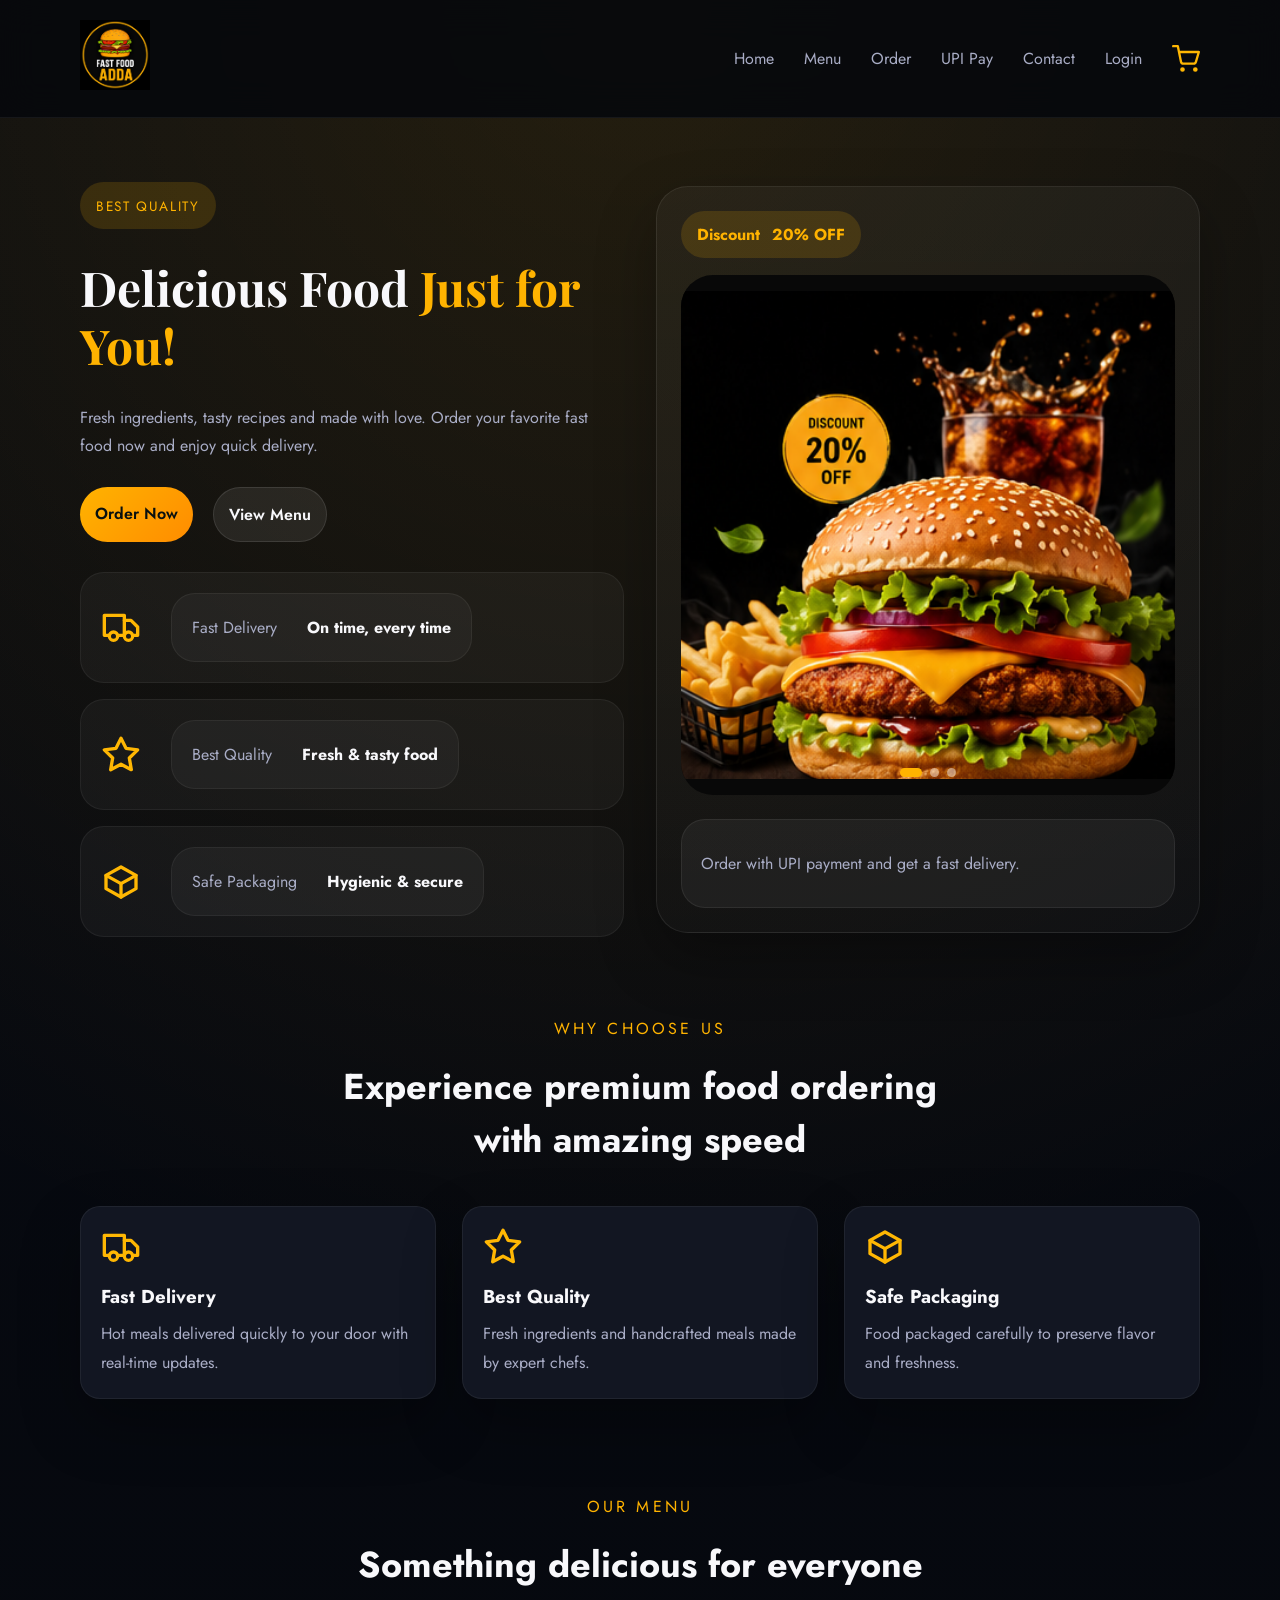
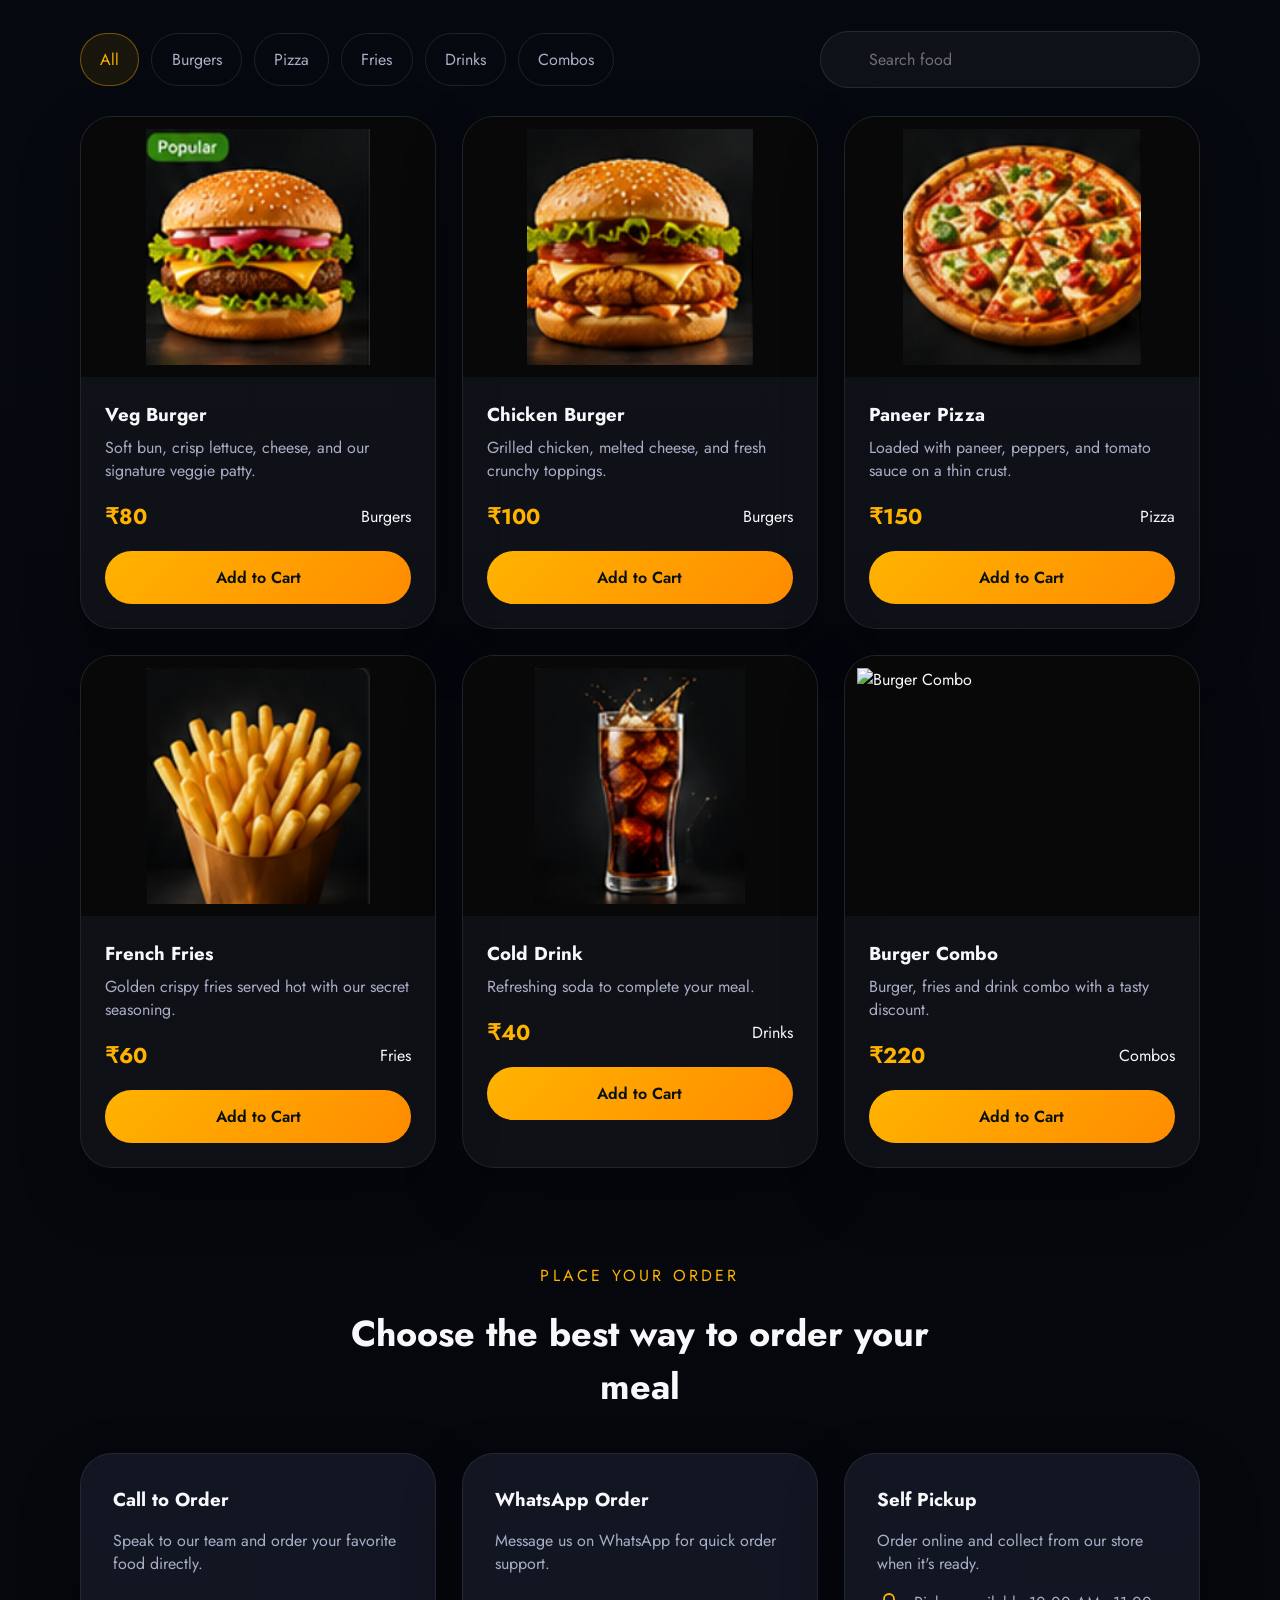
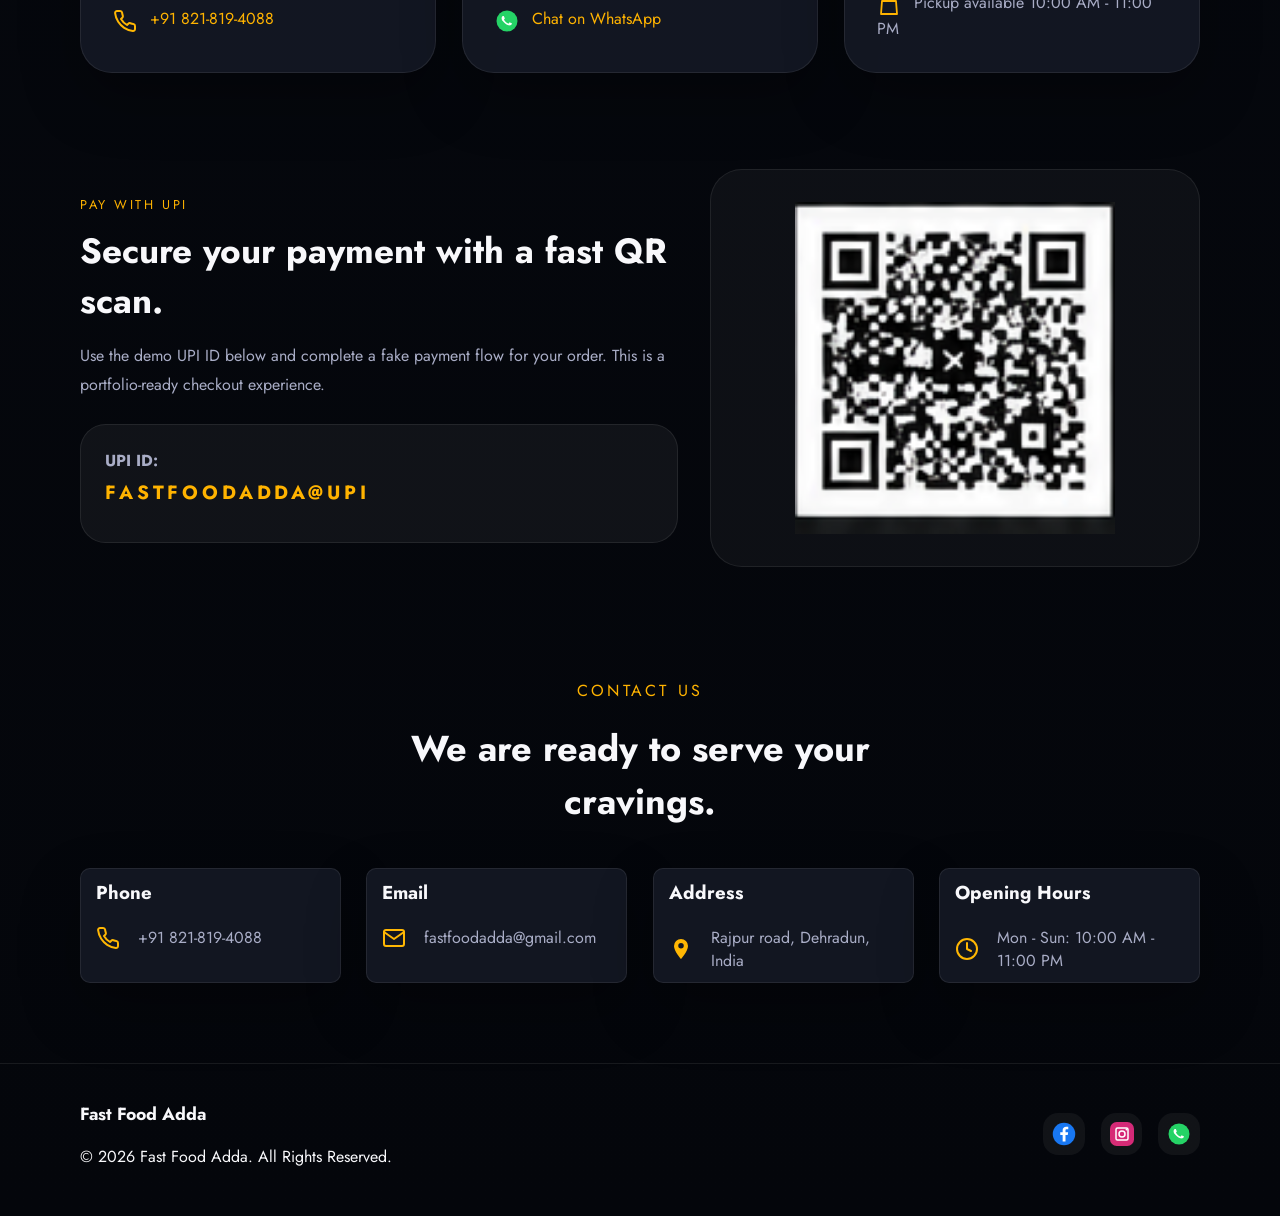
==== commit f3cf7475: "Fix image paths for logo and icons Updated image paths for logo and icons in index.html." ====
--- a/index.html
+++ b/index.html
@@ -22,7 +22,7 @@
         <header class="topbar">
             <div class="container header-inner">
                 <a class="brand" href="index.html#home">
-                    <span class="brand-mark"><img src="./logo-food.png" alt="Logo"></span>
+                    <span class="brand-mark"><img src="./images/logo-food.png" alt="Logo"></span>
 
                 </a>
                 <nav class="nav-links" id="desktopMenu">
@@ -33,7 +33,7 @@
                     <a href="index.html#contact">Contact</a>
                     <a href="admin.html" id="headerLoginLink">Login</a>
                     <button class="btn btn-cart nav-cart" type="button" id="cartButton">
-                        <img src="./icons/cart.svg" alt="cart"> <span id="cartCount">0</span>
+                        <img src="./images/icons/cart.svg" alt="cart"> <span id="cartCount">0</span>
                     </button>
                 </nav>
                 <button class="menu-toggle" id="mobileToggle" aria-label="Open menu">
@@ -54,7 +54,7 @@
                 <a href="index.html#contact">Contact</a>
                 <a href="admin.html" id="headerLoginLink">Login</a>
                 <button class="btn btn-cart" type="button" id="cartButtonMobile">
-                    <img src="./icons/cart.svg" alt="cart"> Cart (<span id="cartCountMobile">0</span>)
+                    <img src="./images/icons/cart.svg" alt="cart"> Cart (<span id="cartCountMobile">0</span>)
                 </button>
             </nav>
         </aside>
@@ -76,21 +76,21 @@
                         </div>
                         <div class="hero-highlights">
                             <div>
-                                <img src="./icons/truck.svg" alt="Fast Delivery">
+                                <img src="./images/icons/truck.svg" alt="Fast Delivery">
                                 <div class="hero-fast">
                                     <p>Fast Delivery</p>
                                     <p><b>On time, every time</b></p>
                                 </div>
                             </div>
                             <div>
-                                <img src="./icons/quality.svg" alt="Best Quality">
+                                <img src="./images/icons/quality.svg" alt="Best Quality">
                                 <div class="hero-fast">
                                     <p>Best Quality</p>
                                     <p><b>Fresh & tasty food</b></p>
                                 </div>
                             </div>
                             <div>
-                                <img src="./icons/package.svg" alt="Safe Packaging">
+                                <img src="./images/icons/package.svg" alt="Safe Packaging">
                                 <div class="hero-fast">
                                     <p>Safe Packaging</p>
                                     <p><b>Hygienic & secure</b></p>
@@ -104,7 +104,7 @@
                             <strong>20% OFF</strong>
                         </div>
                         <div class="hero-image-wrap">
-                            <img id="heroCarouselImage" src="./hero_food_banner.png" alt="Food carousel" />
+                            <img id="heroCarouselImage" src="./images/hero_food_banner.png" alt="Food carousel" />
 
 
                             <div class="hero-slider-dots">
@@ -127,17 +127,17 @@
                 </div>
                 <div class="container features-grid">
                     <div class="feature-card">
-                        <img src="./icons/truck.svg" alt="Fast Delivery">
+                        <img src="./images/icons/truck.svg" alt="Fast Delivery">
                         <h3>Fast Delivery</h3>
                         <p>Hot meals delivered quickly to your door with real-time updates.</p>
                     </div>
                     <div class="feature-card">
-                        <img src="./icons/quality.svg" alt="Best Quality">
+                        <img src="./images/icons/quality.svg" alt="Best Quality">
                         <h3>Best Quality</h3>
                         <p>Fresh ingredients and handcrafted meals made by expert chefs.</p>
                     </div>
                     <div class="feature-card">
-                        <img src="./icons/package.svg" alt="Safe Packaging">
+                        <img src="./images/icons/package.svg" alt="Safe Packaging">
                         <h3>Safe Packaging</h3>
                         <p>Food packaged carefully to preserve flavor and freshness.</p>
                     </div>
@@ -169,7 +169,7 @@
                         <i class="fas fa-phone-alt"></i>
                         <h3>Call to Order</h3>
                         <p>Speak to our team and order your favorite food directly.</p>
-                        <img src="./icons/phone.svg" alt="Phone"
+                        <img src="./images/icons/phone.svg" alt="Phone"
                             style="width: 24px; vertical-align: middle; margin-right: 8px;">
                         <a href="tel:+918218194088">+91 821-819-4088</a>
                     </div>
@@ -177,7 +177,7 @@
                         <i class="fab fa-whatsapp"></i>
                         <h3>WhatsApp Order</h3>
                         <p>Message us on WhatsApp for quick order support.</p>
-                        <img src="./icons/whatsapp.svg" alt="WhatsApp"
+                        <img src="./images/icons/whatsapp.svg" alt="WhatsApp"
                             style="width: 24px; vertical-align: middle; margin-right: 8px;">
                         <a href="https://wa.me/918218194088" target="_blank" rel="noreferrer">Chat on WhatsApp</a>
                     </div>
@@ -185,7 +185,7 @@
                         <i class="fas fa-store"></i>
                         <h3>Self Pickup</h3>
                         <p>Order online and collect from our store when it's ready.</p>
-                        <img src="./icons/shopping_bag.svg" alt="Pickup"
+                        <img src="./images/icons/shopping_bag.svg" alt="Pickup"
                             style="width: 24px; vertical-align: middle; margin-right: 8px;">
                         <span>Pickup available 10:00 AM - 11:00 PM</span>
                     </div>
@@ -222,7 +222,7 @@
                         <i class="fas fa-phone"></i>
                         <h3>Phone</h3>
                         <div class="cnt">
-                            <img src="./icons/phone.svg" alt="Phone"
+                            <img src="./images/icons/phone.svg" alt="Phone"
                                 style="width: 24px; vertical-align: middle; margin-right: 8px;">
                             <p>+91 821-819-4088</p>
                         </div>
@@ -232,7 +232,7 @@
                         <i class="fas fa-envelope"></i>
                         <h3>Email</h3>
                         <div class="cnt">
-                            <img src="./icons/email.svg" alt="Email"
+                            <img src="./images/icons/email.svg" alt="Email"
                                 style="width: 24px; vertical-align: middle; margin-right: 8px;">
                             <p>fastfoodadda@gmail.com</p>
                         </div>
@@ -241,7 +241,7 @@
                         <i class="fas fa-map-marker-alt"></i>
                         <h3>Address</h3>
                         <div class="cnt">
-                            <img src="./icons/location.svg" alt="Address"
+                            <img src="./images/icons/location.svg" alt="Address"
                                 style="width: 24px; vertical-align: middle; margin-right: 8px;">
                             <p>Rajpur road, Dehradun, India</p>
                         </div>
@@ -250,7 +250,7 @@
                         <i class="fas fa-clock"></i>
                         <h3>Opening Hours</h3>
                         <div class="cnt">
-                            <img src="./icons/clock.svg" alt="Opening Hours"
+                            <img src="./images/icons/clock.svg" alt="Opening Hours"
                                 style="width: 24px; vertical-align: middle; margin-right: 8px;">
                             <p>Mon - Sun: 10:00 AM - 11:00 PM</p>
                         </div>
@@ -267,13 +267,13 @@
                 </div>
                 <div class="social-links">
                     <a href="#" aria-label="Facebook"><i class="fab fa-facebook-f"></i> <img
-                            src="./icons/facebook.svg" alt="Facebook"
+                            src="./images/icons/facebook.svg" alt="Facebook"
                             style="width: 24px; vertical-align: middle;"></a>
                     <a href="#" aria-label="Instagram"><i class="fab fa-instagram"></i> <img
-                            src="./icons/instagram.svg" alt="Instagram"
+                            src="./images/icons/instagram.svg" alt="Instagram"
                             style="width: 24px; vertical-align: middle;"></a>
                     <a href="#" aria-label="Twitter"><i class="fab fa-twitter"></i> <img
-                            src="./icons/whatsapp.svg" alt="Twitter"
+                            src="./images/icons/whatsapp.svg" alt="Twitter"
                             style="width: 24px; vertical-align: middle;"></a>
                 </div>
             </div>
